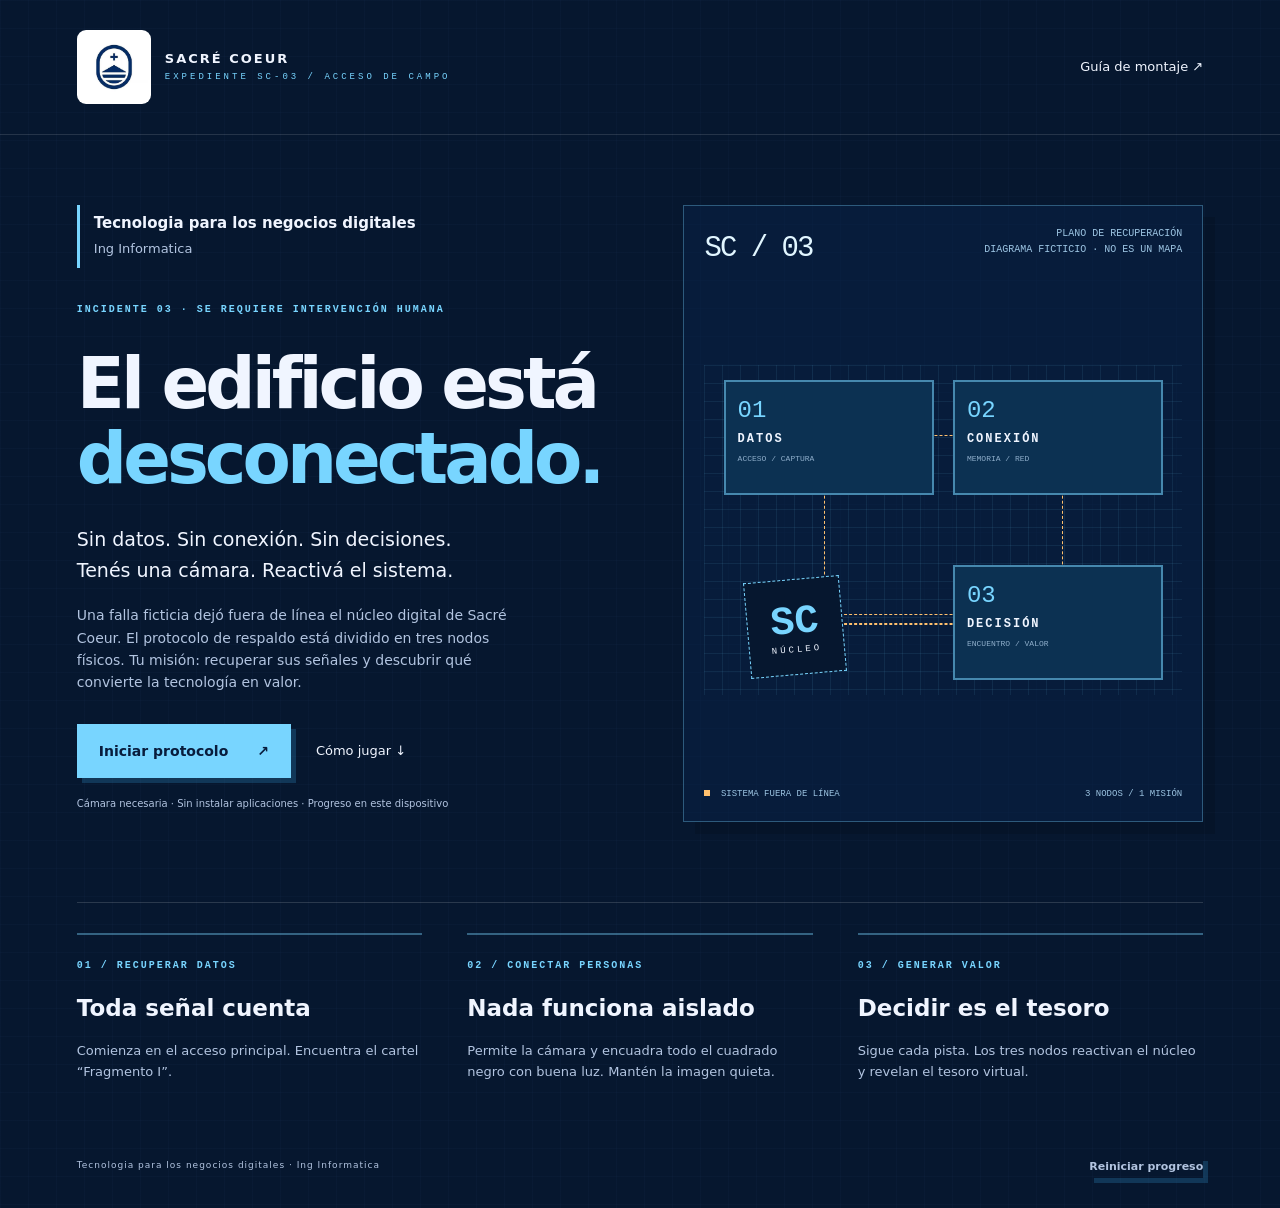
==== index.html @ 131a234e "Add files via upload" ====
<!doctype html><html lang="es"><meta charset="utf-8"><meta name="viewport" content="width=device-width,initial-scale=1,viewport-fit=cover"><title>Expediente SC-03 · El edificio desconectado</title><link rel="stylesheet" href="style.css"><body>
<div class="grain"></div><header><a class="brand" href="./"><span class="logo-wrap"><img src="assets/ucu.jpg" alt="Logo de la Universidad Católica del Uruguay" width="68" height="68"></span><span>SACRÉ COEUR <small>EXPEDIENTE SC-03 / ACCESO DE CAMPO</small></span></a><a href="montaje.html">Guía de montaje ↗</a></header>
<main><section class="intro"><div class="academic"><strong>Tecnologia para los negocios digitales</strong><span>Ing Informatica</span></div><span class="tag">INCIDENTE 03 · SE REQUIERE INTERVENCIÓN HUMANA</span><h1>El edificio está<br><em>desconectado.</em></h1><p class="lead">Sin datos. Sin conexión. Sin decisiones.<br>Tenés una cámara. Reactivá el sistema.</p><p>Una falla ficticia dejó fuera de línea el núcleo digital de Sacré Coeur. El protocolo de respaldo está dividido en tres nodos físicos. Tu misión: recuperar sus señales y descubrir qué convierte la tecnología en valor.</p><div class="actions"><button id="start">Iniciar protocolo <span>↗</span></button><a href="#como">Cómo jugar ↓</a></div><p class="fine">Cámara necesaria · Sin instalar aplicaciones · Progreso en este dispositivo</p></section><section class="art blueprint" aria-label="Plano ficticio del núcleo digital SC-03"><div class="plan-top"><span>SC / 03</span><span>PLANO DE RECUPERACIÓN<br>DIAGRAMA FICTICIO · NO ES UN MAPA</span></div><div class="floorplan"><div class="room r1"><span>01</span><b>DATOS</b><small>ACCESO / CAPTURA</small></div><div class="room r2"><span>02</span><b>CONEXIÓN</b><small>MEMORIA / RED</small></div><div class="room r3"><span>03</span><b>DECISIÓN</b><small>ENCUENTRO / VALOR</small></div><div class="core"><span>SC</span><b>NÚCLEO</b></div><div class="route route1"></div><div class="route route2"></div><span class="scanline"></span></div><div class="plan-bottom"><span><i></i> SISTEMA FUERA DE LÍNEA</span><span>3 NODOS / 1 MISIÓN</span></div></section>
<section id="como" class="steps"><article><b>01 / RECUPERAR DATOS</b><h2>Toda señal cuenta</h2><p>Comienza en el acceso principal. Encuentra el cartel “Fragmento I”.</p></article><article><b>02 / CONECTAR PERSONAS</b><h2>Nada funciona aislado</h2><p>Permite la cámara y encuadra todo el cuadrado negro con buena luz. Mantén la imagen quieta.</p></article><article><b>03 / GENERAR VALOR</b><h2>Decidir es el tesoro</h2><p>Sigue cada pista. Los tres nodos reactivan el núcleo y revelan el tesoro virtual.</p></article></section></main>
<div id="play" hidden><div class="hud"><button id="close" class="secondary">← Salir</button><b id="progress">0 / 3 fragmentos</b><span id="clock">00:00</span></div><div id="scene"></div><div class="reticle" aria-hidden="true"></div><div class="clue" aria-live="polite"><span class="tag" id="status">BUSCANDO SEÑALES</span><h2 id="clueTitle">El primer fragmento</h2><p id="clueText">Busca el marcador I en el acceso principal.</p><div id="dots">○ ○ ○</div></div></div>
<dialog id="win"><span class="tag">PROTOCOLO SC-03 · SISTEMA RESTAURADO</span><div class="heart">⌘</div><h2>Datos + personas.<br><em>Valor real.</em></h2><p>Recuperaste el núcleo SC-03. La tecnología genera valor cuando conecta datos y personas para tomar mejores decisiones. Ese es el tesoro de los negocios digitales.</p><b id="result"></b><p>Bruno · Maxi · Gonzalo / equipo de verificación: misión cumplida.</p><button id="finish">Volver al inicio</button></dialog><footer>Tecnologia para los negocios digitales · Ing Informatica <button class="link" id="reset">Reiniciar progreso</button></footer><script src="game.js"></script></body></html>
---- style.css ----
:root{--bg:#071b3a;--ink:#f0f5ff;--muted:#b2c4e0;--gold:#78d5ff}*{box-sizing:border-box}body{margin:0;background:var(--bg);color:var(--ink);font:16px/1.6 system-ui,sans-serif}a{color:inherit;text-decoration:none}header{padding:30px 6%;display:flex;justify-content:space-between;align-items:center;border-bottom:1px solid #ffffff20;font-size:13px}.brand{font-weight:750;letter-spacing:2px}.brand small{display:block;font-size:9px;font-weight:400;letter-spacing:3px;color:var(--gold)}main{max-width:1350px;margin:auto;display:grid;grid-template-columns:1.1fr 1fr;padding:70px 6% 30px;gap:35px}.tag{font-size:10px;letter-spacing:2px;color:var(--gold);font-weight:bold}h1{font:clamp(54px,6.5vw,92px)/1.06 Georgia,serif;letter-spacing:-3px;margin:28px 0}h1 em{color:var(--gold);font-weight:400}.intro>p{max-width:440px;color:var(--muted);font-size:14px}.intro .lead{color:var(--ink);font-size:20px}.actions{display:flex;align-items:center;gap:25px;margin-top:30px;font-size:13px}button{font:inherit;font-size:14px;background:var(--gold);color:#081c3c;border:0;padding:16px 22px;cursor:pointer;border-radius:4px;font-weight:650}button:hover{filter:brightness(1.12)}button span{padding-left:24px}.fine{font-size:10px!important;margin-top:18px}.art{position:relative;min-height:470px;display:grid;place-items:center;overflow:hidden;background:radial-gradient(ellipse,#2867bd66,transparent 70%)}.orbit{position:absolute;width:350px;height:350px;border:1px solid #dfbe7b44;border-radius:50%}.o2{width:420px;height:420px;border-style:dashed}.diamond{border:1px solid var(--gold);width:205px;height:205px;transform:rotate(45deg);display:grid;place-items:center;background:#dfbe7b08;box-shadow:0 0 70px #dfbe7b15}.diamond span{font-size:150px;line-height:1;color:var(--gold);transform:rotate(-45deg)}.north{position:absolute;top:15px;font:15px Georgia;color:var(--gold)}.coord{position:absolute;bottom:0;left:0;font:10px/2 monospace;letter-spacing:1px;color:var(--muted)}.artlabel{position:absolute;right:0;bottom:0;text-align:right;font:10px/2 monospace;color:var(--gold)}.steps{grid-column:1/-1;display:grid;grid-template-columns:repeat(3,1fr);gap:45px;border-top:1px solid #ffffff25;padding-top:30px;margin-top:45px}.steps b{font-size:10px;letter-spacing:2px;color:var(--gold)}h2{font:28px/1.2 Georgia,serif}.steps p{color:var(--muted);font-size:13px}footer{margin:30px 6%;display:flex;justify-content:space-between;font-size:9px;letter-spacing:1px;color:var(--muted)}.link{padding:0;background:none;color:var(--muted);font-size:11px}#play{position:fixed;inset:0;z-index:20;background:transparent}body.playing>header,body.playing>main,body.playing>footer{visibility:hidden}body.playing{background:transparent;overflow:hidden}#scene{position:absolute;inset:0;z-index:-1}.hud{position:absolute;top:env(safe-area-inset-top,0);left:0;right:0;padding:18px;display:flex;justify-content:space-between;align-items:center;background:#071b3aee;font-size:12px}.secondary{background:#ffffff18;color:white;padding:10px}.reticle{position:absolute;left:50%;top:42%;transform:translate(-50%,-50%);width:200px;height:200px;border:1px solid #dfbe7b99;border-radius:15px;pointer-events:none}.clue{position:absolute;bottom:15px;left:15px;right:15px;max-width:540px;margin:auto;background:#071b3af2;border:1px solid #dfbe7b55;padding:18px 22px;border-radius:12px}.clue h2{margin:8px 0}.clue p{font-size:14px;margin:8px 0}#dots{color:var(--gold);letter-spacing:12px}dialog{background:var(--bg);color:var(--ink);border:1px solid var(--gold);border-radius:18px;max-width:480px;text-align:center;padding:35px}dialog::backdrop{background:#000b}dialog h2{font-size:38px}dialog p{color:var(--muted);font-size:14px}.heart{font-size:65px;color:var(--gold);animation:pulse 1.5s infinite}@keyframes pulse{50%{transform:scale(1.1)}}[hidden]{display:none!important}a:focus-visible,button:focus-visible{outline:3px solid white;outline-offset:5px}@media(max-width:700px){header{padding:20px 6%}header>a:last-child{font-size:11px}main{grid-template-columns:1fr;padding-top:40px;gap:15px}h1{font-size:62px}.art{min-height:320px}.orbit{width:250px;height:250px}.o2{width:300px;height:300px}.diamond{width:155px;height:155px}.diamond span{font-size:115px}.steps{grid-template-columns:1fr;gap:15px;margin-top:30px}.steps article{border-bottom:1px solid #ffffff18}footer{gap:15px}.coord,.artlabel{font-size:8px}.actions{gap:20px}}

.brand{display:flex;align-items:center;gap:14px}.logo-wrap{display:flex;align-items:center;justify-content:center;background:#fff;border-radius:9px;padding:7px 10px;flex-shrink:0}.logo-wrap img{display:block;object-fit:contain}.academic{border-left:3px solid #6ba9ff;padding:8px 0 8px 14px;margin-bottom:26px}.academic strong{display:block;color:#f0f5ff;font-size:15px;line-height:1.45}.academic span{display:block;color:#b2c4e0;font-size:13px;margin-top:4px}@media(max-width:700px){.brand{gap:9px;font-size:12px}.brand small{font-size:8px;letter-spacing:1px}.logo-wrap{padding:5px 7px}.logo-wrap img{width:32px;height:43px}header{gap:12px}.academic strong{font-size:14px}footer{flex-wrap:wrap}}

/* Identidad SC-03: plano de recuperacion */
body{background-color:#06172f;background-image:linear-gradient(#79baff06 1px,transparent 1px),linear-gradient(90deg,#79baff06 1px,transparent 1px);background-size:28px 28px}.tag,.steps b,.brand small{font-family:monospace}h1{font-family:system-ui,sans-serif;font-weight:850;font-size:clamp(48px,5.5vw,76px);letter-spacing:-4px}h1 em{font-style:normal;font-weight:850;color:#78d5ff}.intro .lead{font-size:19px}button{border-radius:0;background:#78d5ff;box-shadow:5px 5px 0 #328dc844}.academic{border-color:#78d5ff}.blueprint{display:flex;flex-direction:column;justify-content:space-between;min-height:490px;padding:20px;border:1px solid #78d5ff55;background:#08234980;box-shadow:12px 12px 0 #0002}.plan-top,.plan-bottom{width:100%;display:flex;justify-content:space-between;font:10px/1.6 monospace;color:#9cc4e2;gap:10px}.plan-top>span:first-child{font-size:29px;color:#e1f6ff;letter-spacing:-2px}.plan-top>span:last-child{text-align:right}.floorplan{position:relative;width:100%;height:330px;background:linear-gradient(#78d5ff15 1px,transparent 1px),linear-gradient(90deg,#78d5ff15 1px,transparent 1px);background-size:18px 18px;overflow:hidden}.room{position:absolute;width:44%;height:115px;border:2px solid #78d5ff88;background:#0c3152;display:flex;flex-direction:column;padding:10px 12px;font-family:monospace;z-index:2}.room>span{font-size:24px;color:#78d5ff}.room b{font-size:12px;letter-spacing:2px}.room small{font-size:8px;color:#8faecb;margin-top:4px}.r1{top:15px;left:4%}.r2{top:15px;right:4%}.r3{bottom:15px;right:4%}.core{position:absolute;bottom:20px;left:9%;width:96px;height:96px;border:1px dashed #78d5ff;display:grid;place-content:center;text-align:center;background:#06172f;z-index:2;transform:rotate(-5deg)}.core span{font:bold 40px monospace;color:#78d5ff}.core b{font:9px monospace;letter-spacing:3px}.route{position:absolute;border:1px dashed #ffc06e;z-index:1}.route1{top:70px;left:25%;width:50%;height:180px}.route2{bottom:70px;left:25%;width:50%}.scanline{position:absolute;left:0;right:0;height:40px;top:-40px;background:linear-gradient(transparent,#78d5ff18);border-bottom:1px solid #78d5ff77;animation:sweep 7s linear infinite;z-index:3;pointer-events:none}.plan-bottom i{display:inline-block;width:6px;height:6px;background:#ffc06e;margin-right:5px}.plan-bottom{font-size:9px}.steps article{border-top:2px solid #78d5ff66;padding-top:15px}.steps h2{font-family:system-ui,sans-serif;font-weight:700;font-size:23px}.clue{border-radius:0;border-color:#78d5ff99}.heart{color:#78d5ff}dialog{border-color:#78d5ff;border-radius:0}dialog h2 em{color:#78d5ff}footer{line-height:2}@keyframes sweep{to{top:100%}}@media(prefers-reduced-motion:reduce){*,*::before,*::after{animation:none!important;scroll-behavior:auto!important}}@media(max-width:700px){h1{font-size:50px;letter-spacing:-3px}.blueprint{min-height:410px;padding:15px}.floorplan{height:300px}.room{padding:8px}.room b{font-size:10px;letter-spacing:1px}.room small{font-size:7px}.core{left:8%;width:78px;height:78px}.r3{bottom:10px}.plan-bottom{font-size:8px}}

/* Logo UCU: JPEG local, proporciones cuadradas y fondo blanco. */
.logo-wrap{padding:3px;background:#fff;min-width:74px;min-height:74px}.logo-wrap img{width:68px;height:68px;max-width:none;object-fit:contain;visibility:visible;opacity:1}@media(max-width:700px){.logo-wrap{min-width:58px;min-height:58px;padding:3px}.logo-wrap img{width:52px;height:52px}.brand small{max-width:160px;line-height:1.5}}
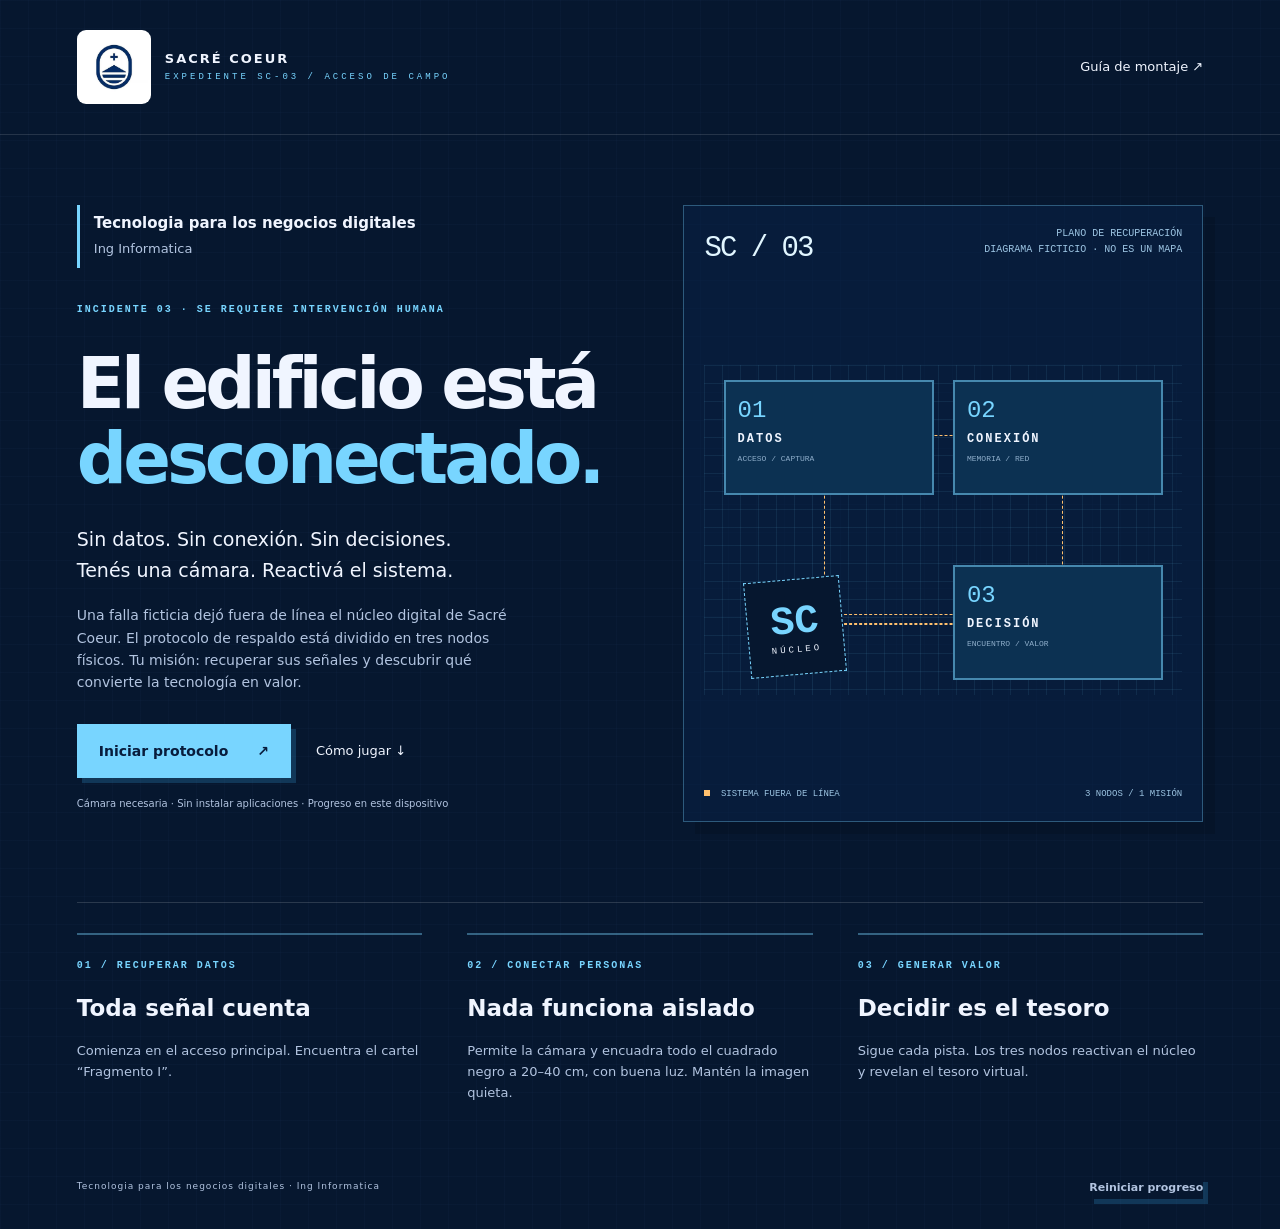
==== commit eb7e8d40: "Add files via upload" ====
--- a/index.html
+++ b/index.html
@@ -1,6 +1,6 @@
 <!doctype html><html lang="es"><meta charset="utf-8"><meta name="viewport" content="width=device-width,initial-scale=1,viewport-fit=cover"><title>Expediente SC-03 · El edificio desconectado</title><link rel="stylesheet" href="style.css"><body>
 <div class="grain"></div><header><a class="brand" href="./"><span class="logo-wrap"><img src="assets/ucu.jpg" alt="Logo de la Universidad Católica del Uruguay" width="68" height="68"></span><span>SACRÉ COEUR <small>EXPEDIENTE SC-03 / ACCESO DE CAMPO</small></span></a><a href="montaje.html">Guía de montaje ↗</a></header>
 <main><section class="intro"><div class="academic"><strong>Tecnologia para los negocios digitales</strong><span>Ing Informatica</span></div><span class="tag">INCIDENTE 03 · SE REQUIERE INTERVENCIÓN HUMANA</span><h1>El edificio está<br><em>desconectado.</em></h1><p class="lead">Sin datos. Sin conexión. Sin decisiones.<br>Tenés una cámara. Reactivá el sistema.</p><p>Una falla ficticia dejó fuera de línea el núcleo digital de Sacré Coeur. El protocolo de respaldo está dividido en tres nodos físicos. Tu misión: recuperar sus señales y descubrir qué convierte la tecnología en valor.</p><div class="actions"><button id="start">Iniciar protocolo <span>↗</span></button><a href="#como">Cómo jugar ↓</a></div><p class="fine">Cámara necesaria · Sin instalar aplicaciones · Progreso en este dispositivo</p></section><section class="art blueprint" aria-label="Plano ficticio del núcleo digital SC-03"><div class="plan-top"><span>SC / 03</span><span>PLANO DE RECUPERACIÓN<br>DIAGRAMA FICTICIO · NO ES UN MAPA</span></div><div class="floorplan"><div class="room r1"><span>01</span><b>DATOS</b><small>ACCESO / CAPTURA</small></div><div class="room r2"><span>02</span><b>CONEXIÓN</b><small>MEMORIA / RED</small></div><div class="room r3"><span>03</span><b>DECISIÓN</b><small>ENCUENTRO / VALOR</small></div><div class="core"><span>SC</span><b>NÚCLEO</b></div><div class="route route1"></div><div class="route route2"></div><span class="scanline"></span></div><div class="plan-bottom"><span><i></i> SISTEMA FUERA DE LÍNEA</span><span>3 NODOS / 1 MISIÓN</span></div></section>
-<section id="como" class="steps"><article><b>01 / RECUPERAR DATOS</b><h2>Toda señal cuenta</h2><p>Comienza en el acceso principal. Encuentra el cartel “Fragmento I”.</p></article><article><b>02 / CONECTAR PERSONAS</b><h2>Nada funciona aislado</h2><p>Permite la cámara y encuadra todo el cuadrado negro con buena luz. Mantén la imagen quieta.</p></article><article><b>03 / GENERAR VALOR</b><h2>Decidir es el tesoro</h2><p>Sigue cada pista. Los tres nodos reactivan el núcleo y revelan el tesoro virtual.</p></article></section></main>
+<section id="como" class="steps"><article><b>01 / RECUPERAR DATOS</b><h2>Toda señal cuenta</h2><p>Comienza en el acceso principal. Encuentra el cartel “Fragmento I”.</p></article><article><b>02 / CONECTAR PERSONAS</b><h2>Nada funciona aislado</h2><p>Permite la cámara y encuadra todo el cuadrado negro a 20–40 cm, con buena luz. Mantén la imagen quieta.</p></article><article><b>03 / GENERAR VALOR</b><h2>Decidir es el tesoro</h2><p>Sigue cada pista. Los tres nodos reactivan el núcleo y revelan el tesoro virtual.</p></article></section></main>
 <div id="play" hidden><div class="hud"><button id="close" class="secondary">← Salir</button><b id="progress">0 / 3 fragmentos</b><span id="clock">00:00</span></div><div id="scene"></div><div class="reticle" aria-hidden="true"></div><div class="clue" aria-live="polite"><span class="tag" id="status">BUSCANDO SEÑALES</span><h2 id="clueTitle">El primer fragmento</h2><p id="clueText">Busca el marcador I en el acceso principal.</p><div id="dots">○ ○ ○</div></div></div>
 <dialog id="win"><span class="tag">PROTOCOLO SC-03 · SISTEMA RESTAURADO</span><div class="heart">⌘</div><h2>Datos + personas.<br><em>Valor real.</em></h2><p>Recuperaste el núcleo SC-03. La tecnología genera valor cuando conecta datos y personas para tomar mejores decisiones. Ese es el tesoro de los negocios digitales.</p><b id="result"></b><p>Bruno · Maxi · Gonzalo / equipo de verificación: misión cumplida.</p><button id="finish">Volver al inicio</button></dialog><footer>Tecnologia para los negocios digitales · Ing Informatica <button class="link" id="reset">Reiniciar progreso</button></footer><script src="game.js"></script></body></html>
--- a/style.css
+++ b/style.css
@@ -1,6 +1,8 @@
 :root{--bg:#071b3a;--ink:#f0f5ff;--muted:#b2c4e0;--gold:#78d5ff}*{box-sizing:border-box}body{margin:0;background:var(--bg);color:var(--ink);font:16px/1.6 system-ui,sans-serif}a{color:inherit;text-decoration:none}header{padding:30px 6%;display:flex;justify-content:space-between;align-items:center;border-bottom:1px solid #ffffff20;font-size:13px}.brand{font-weight:750;letter-spacing:2px}.brand small{display:block;font-size:9px;font-weight:400;letter-spacing:3px;color:var(--gold)}main{max-width:1350px;margin:auto;display:grid;grid-template-columns:1.1fr 1fr;padding:70px 6% 30px;gap:35px}.tag{font-size:10px;letter-spacing:2px;color:var(--gold);font-weight:bold}h1{font:clamp(54px,6.5vw,92px)/1.06 Georgia,serif;letter-spacing:-3px;margin:28px 0}h1 em{color:var(--gold);font-weight:400}.intro>p{max-width:440px;color:var(--muted);font-size:14px}.intro .lead{color:var(--ink);font-size:20px}.actions{display:flex;align-items:center;gap:25px;margin-top:30px;font-size:13px}button{font:inherit;font-size:14px;background:var(--gold);color:#081c3c;border:0;padding:16px 22px;cursor:pointer;border-radius:4px;font-weight:650}button:hover{filter:brightness(1.12)}button span{padding-left:24px}.fine{font-size:10px!important;margin-top:18px}.art{position:relative;min-height:470px;display:grid;place-items:center;overflow:hidden;background:radial-gradient(ellipse,#2867bd66,transparent 70%)}.orbit{position:absolute;width:350px;height:350px;border:1px solid #dfbe7b44;border-radius:50%}.o2{width:420px;height:420px;border-style:dashed}.diamond{border:1px solid var(--gold);width:205px;height:205px;transform:rotate(45deg);display:grid;place-items:center;background:#dfbe7b08;box-shadow:0 0 70px #dfbe7b15}.diamond span{font-size:150px;line-height:1;color:var(--gold);transform:rotate(-45deg)}.north{position:absolute;top:15px;font:15px Georgia;color:var(--gold)}.coord{position:absolute;bottom:0;left:0;font:10px/2 monospace;letter-spacing:1px;color:var(--muted)}.artlabel{position:absolute;right:0;bottom:0;text-align:right;font:10px/2 monospace;color:var(--gold)}.steps{grid-column:1/-1;display:grid;grid-template-columns:repeat(3,1fr);gap:45px;border-top:1px solid #ffffff25;padding-top:30px;margin-top:45px}.steps b{font-size:10px;letter-spacing:2px;color:var(--gold)}h2{font:28px/1.2 Georgia,serif}.steps p{color:var(--muted);font-size:13px}footer{margin:30px 6%;display:flex;justify-content:space-between;font-size:9px;letter-spacing:1px;color:var(--muted)}.link{padding:0;background:none;color:var(--muted);font-size:11px}#play{position:fixed;inset:0;z-index:20;background:transparent}body.playing>header,body.playing>main,body.playing>footer{visibility:hidden}body.playing{background:transparent;overflow:hidden}#scene{position:absolute;inset:0;z-index:-1}.hud{position:absolute;top:env(safe-area-inset-top,0);left:0;right:0;padding:18px;display:flex;justify-content:space-between;align-items:center;background:#071b3aee;font-size:12px}.secondary{background:#ffffff18;color:white;padding:10px}.reticle{position:absolute;left:50%;top:42%;transform:translate(-50%,-50%);width:200px;height:200px;border:1px solid #dfbe7b99;border-radius:15px;pointer-events:none}.clue{position:absolute;bottom:15px;left:15px;right:15px;max-width:540px;margin:auto;background:#071b3af2;border:1px solid #dfbe7b55;padding:18px 22px;border-radius:12px}.clue h2{margin:8px 0}.clue p{font-size:14px;margin:8px 0}#dots{color:var(--gold);letter-spacing:12px}dialog{background:var(--bg);color:var(--ink);border:1px solid var(--gold);border-radius:18px;max-width:480px;text-align:center;padding:35px}dialog::backdrop{background:#000b}dialog h2{font-size:38px}dialog p{color:var(--muted);font-size:14px}.heart{font-size:65px;color:var(--gold);animation:pulse 1.5s infinite}@keyframes pulse{50%{transform:scale(1.1)}}[hidden]{display:none!important}a:focus-visible,button:focus-visible{outline:3px solid white;outline-offset:5px}@media(max-width:700px){header{padding:20px 6%}header>a:last-child{font-size:11px}main{grid-template-columns:1fr;padding-top:40px;gap:15px}h1{font-size:62px}.art{min-height:320px}.orbit{width:250px;height:250px}.o2{width:300px;height:300px}.diamond{width:155px;height:155px}.diamond span{font-size:115px}.steps{grid-template-columns:1fr;gap:15px;margin-top:30px}.steps article{border-bottom:1px solid #ffffff18}footer{gap:15px}.coord,.artlabel{font-size:8px}.actions{gap:20px}}
 
 .brand{display:flex;align-items:center;gap:14px}.logo-wrap{display:flex;align-items:center;justify-content:center;background:#fff;border-radius:9px;padding:7px 10px;flex-shrink:0}.logo-wrap img{display:block;object-fit:contain}.academic{border-left:3px solid #6ba9ff;padding:8px 0 8px 14px;margin-bottom:26px}.academic strong{display:block;color:#f0f5ff;font-size:15px;line-height:1.45}.academic span{display:block;color:#b2c4e0;font-size:13px;margin-top:4px}@media(max-width:700px){.brand{gap:9px;font-size:12px}.brand small{font-size:8px;letter-spacing:1px}.logo-wrap{padding:5px 7px}.logo-wrap img{width:32px;height:43px}header{gap:12px}.academic strong{font-size:14px}footer{flex-wrap:wrap}}
+
+#play{background:#000}
 
 /* Identidad SC-03: plano de recuperacion */
 body{background-color:#06172f;background-image:linear-gradient(#79baff06 1px,transparent 1px),linear-gradient(90deg,#79baff06 1px,transparent 1px);background-size:28px 28px}.tag,.steps b,.brand small{font-family:monospace}h1{font-family:system-ui,sans-serif;font-weight:850;font-size:clamp(48px,5.5vw,76px);letter-spacing:-4px}h1 em{font-style:normal;font-weight:850;color:#78d5ff}.intro .lead{font-size:19px}button{border-radius:0;background:#78d5ff;box-shadow:5px 5px 0 #328dc844}.academic{border-color:#78d5ff}.blueprint{display:flex;flex-direction:column;justify-content:space-between;min-height:490px;padding:20px;border:1px solid #78d5ff55;background:#08234980;box-shadow:12px 12px 0 #0002}.plan-top,.plan-bottom{width:100%;display:flex;justify-content:space-between;font:10px/1.6 monospace;color:#9cc4e2;gap:10px}.plan-top>span:first-child{font-size:29px;color:#e1f6ff;letter-spacing:-2px}.plan-top>span:last-child{text-align:right}.floorplan{position:relative;width:100%;height:330px;background:linear-gradient(#78d5ff15 1px,transparent 1px),linear-gradient(90deg,#78d5ff15 1px,transparent 1px);background-size:18px 18px;overflow:hidden}.room{position:absolute;width:44%;height:115px;border:2px solid #78d5ff88;background:#0c3152;display:flex;flex-direction:column;padding:10px 12px;font-family:monospace;z-index:2}.room>span{font-size:24px;color:#78d5ff}.room b{font-size:12px;letter-spacing:2px}.room small{font-size:8px;color:#8faecb;margin-top:4px}.r1{top:15px;left:4%}.r2{top:15px;right:4%}.r3{bottom:15px;right:4%}.core{position:absolute;bottom:20px;left:9%;width:96px;height:96px;border:1px dashed #78d5ff;display:grid;place-content:center;text-align:center;background:#06172f;z-index:2;transform:rotate(-5deg)}.core span{font:bold 40px monospace;color:#78d5ff}.core b{font:9px monospace;letter-spacing:3px}.route{position:absolute;border:1px dashed #ffc06e;z-index:1}.route1{top:70px;left:25%;width:50%;height:180px}.route2{bottom:70px;left:25%;width:50%}.scanline{position:absolute;left:0;right:0;height:40px;top:-40px;background:linear-gradient(transparent,#78d5ff18);border-bottom:1px solid #78d5ff77;animation:sweep 7s linear infinite;z-index:3;pointer-events:none}.plan-bottom i{display:inline-block;width:6px;height:6px;background:#ffc06e;margin-right:5px}.plan-bottom{font-size:9px}.steps article{border-top:2px solid #78d5ff66;padding-top:15px}.steps h2{font-family:system-ui,sans-serif;font-weight:700;font-size:23px}.clue{border-radius:0;border-color:#78d5ff99}.heart{color:#78d5ff}dialog{border-color:#78d5ff;border-radius:0}dialog h2 em{color:#78d5ff}footer{line-height:2}@keyframes sweep{to{top:100%}}@media(prefers-reduced-motion:reduce){*,*::before,*::after{animation:none!important;scroll-behavior:auto!important}}@media(max-width:700px){h1{font-size:50px;letter-spacing:-3px}.blueprint{min-height:410px;padding:15px}.floorplan{height:300px}.room{padding:8px}.room b{font-size:10px;letter-spacing:1px}.room small{font-size:7px}.core{left:8%;width:78px;height:78px}.r3{bottom:10px}.plan-bottom{font-size:8px}}
